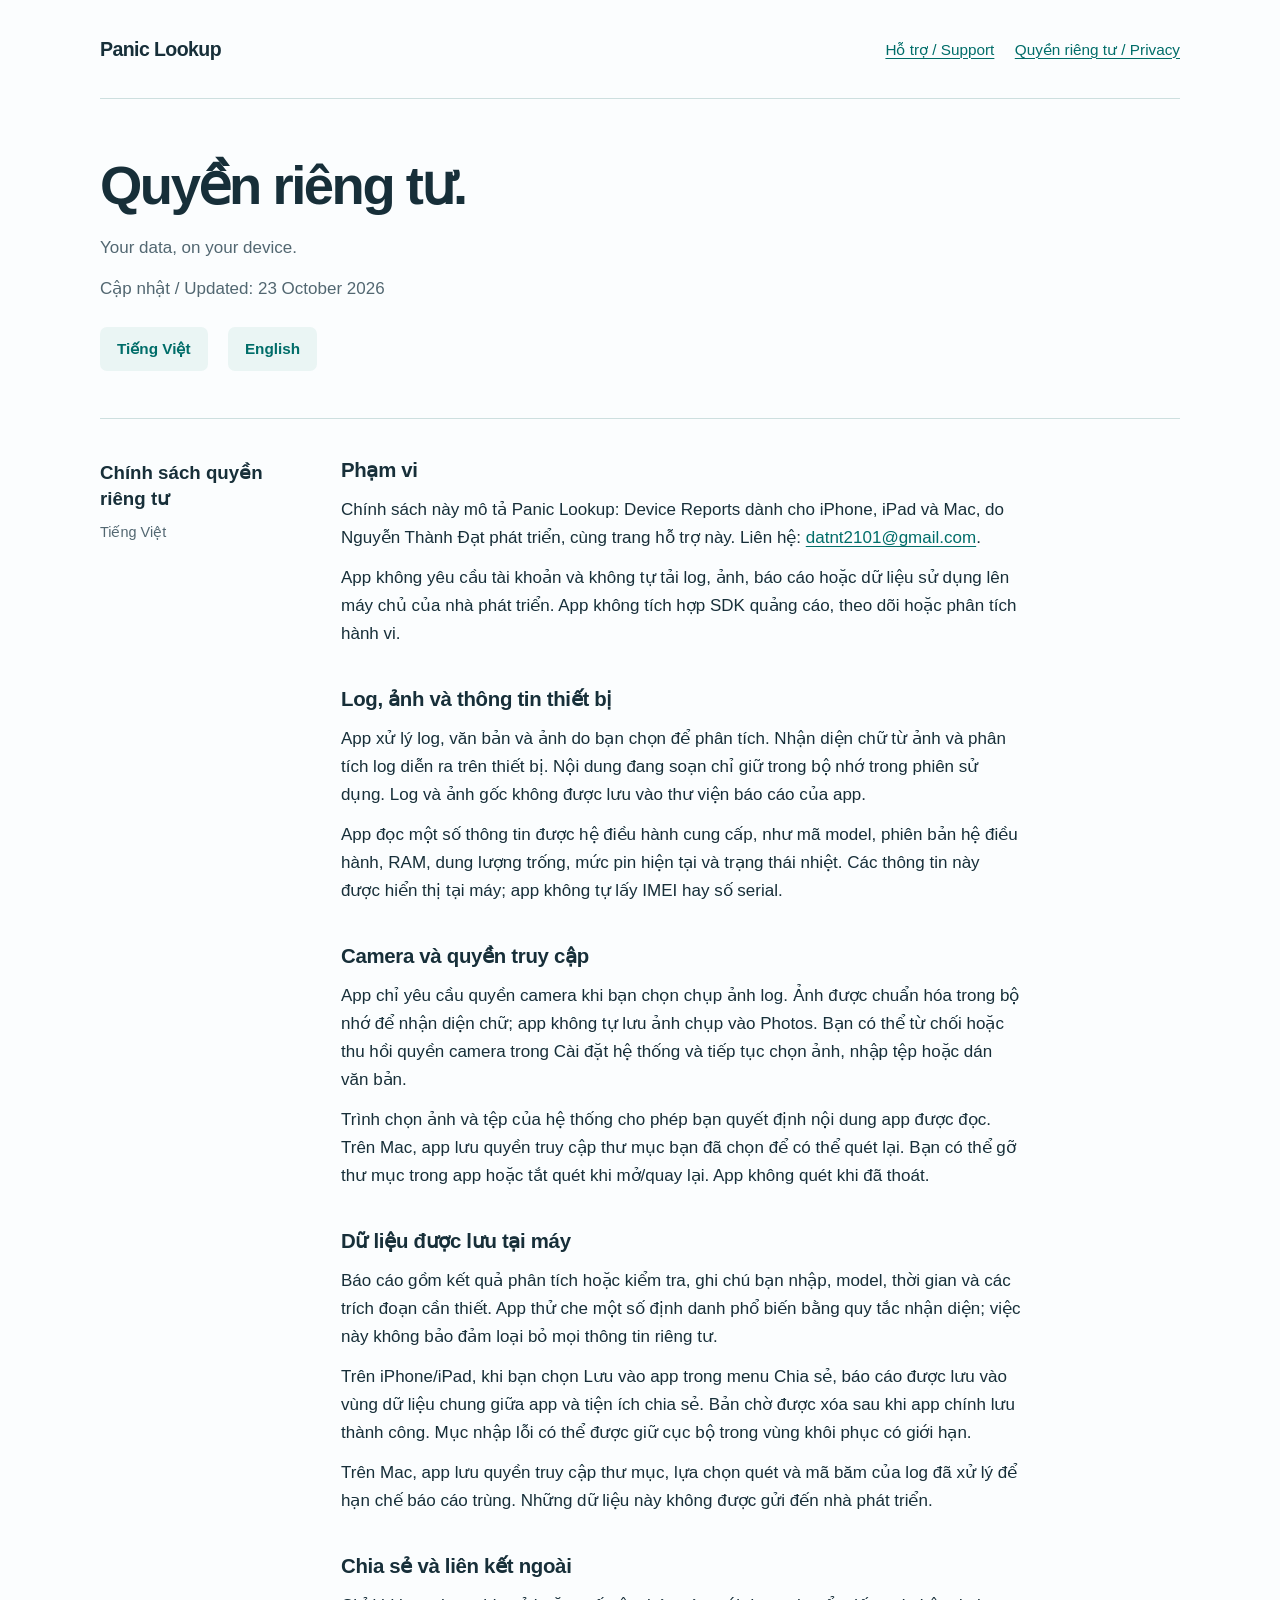
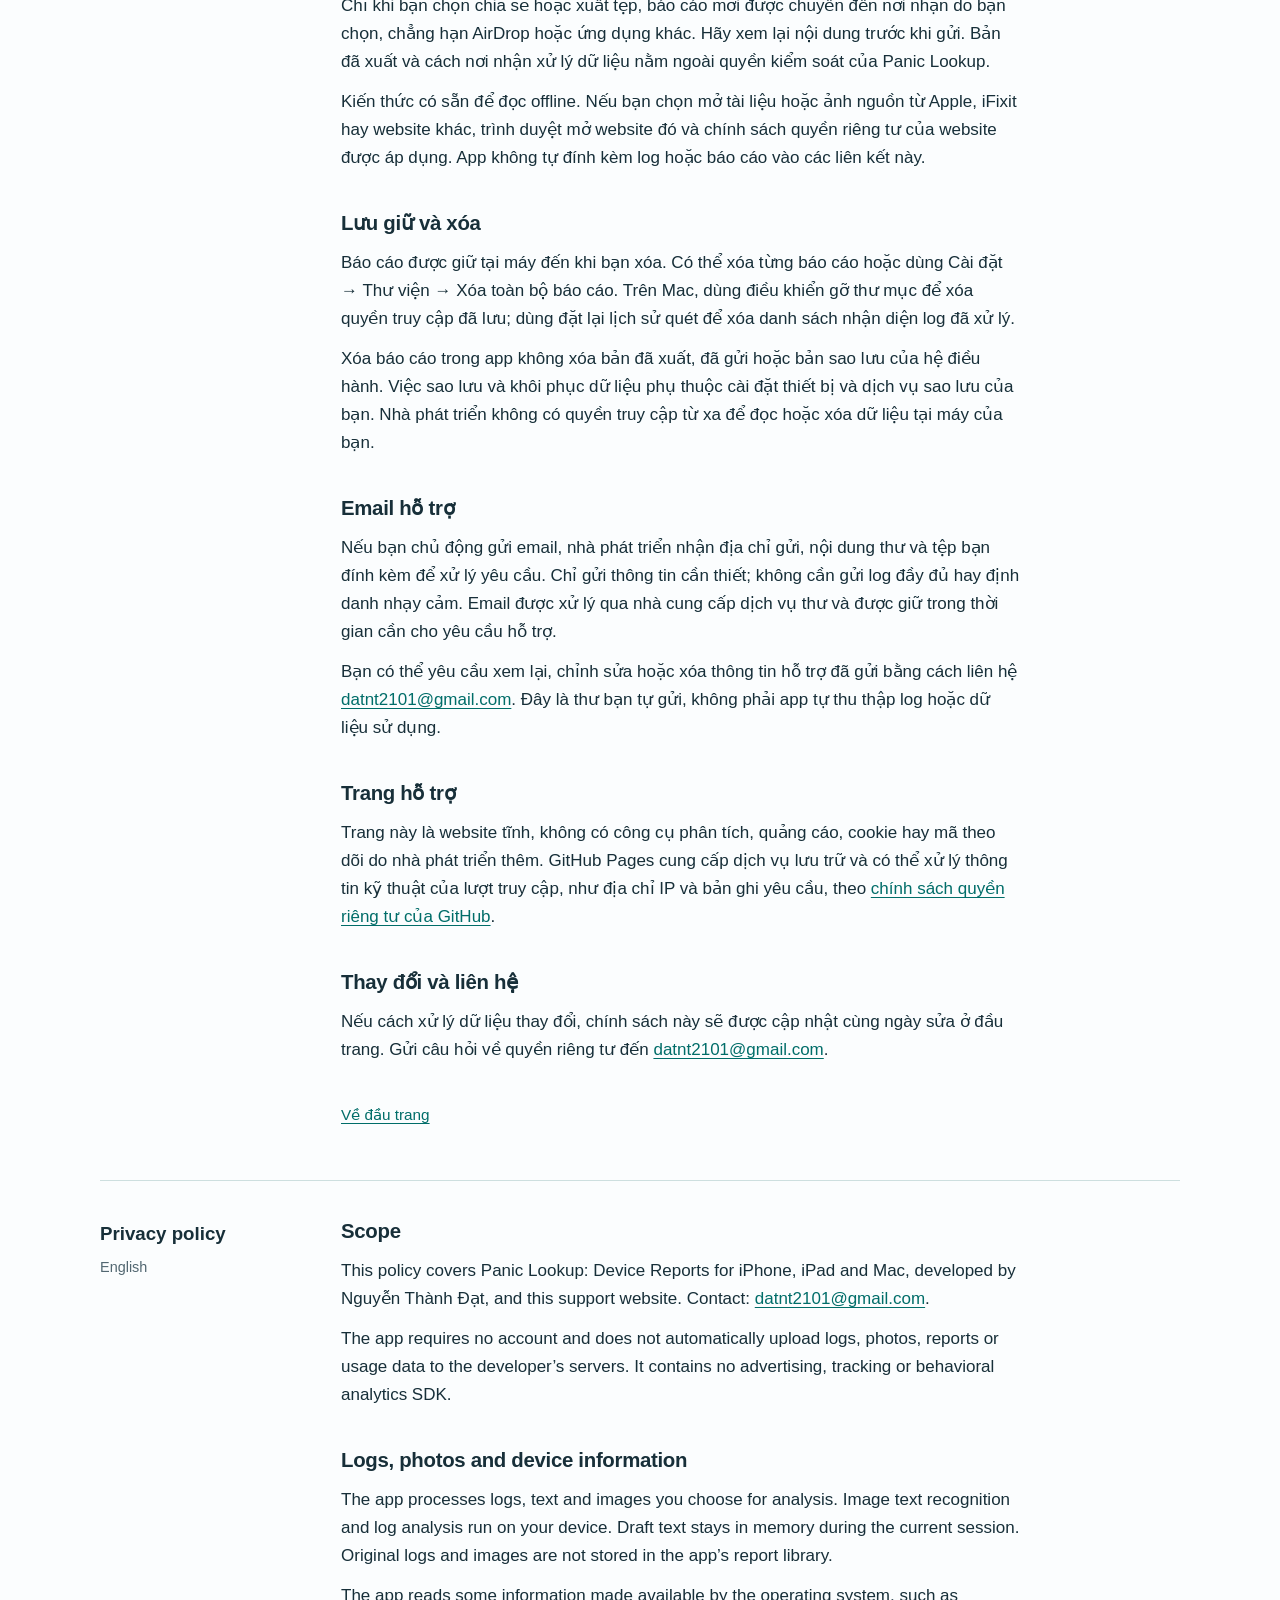
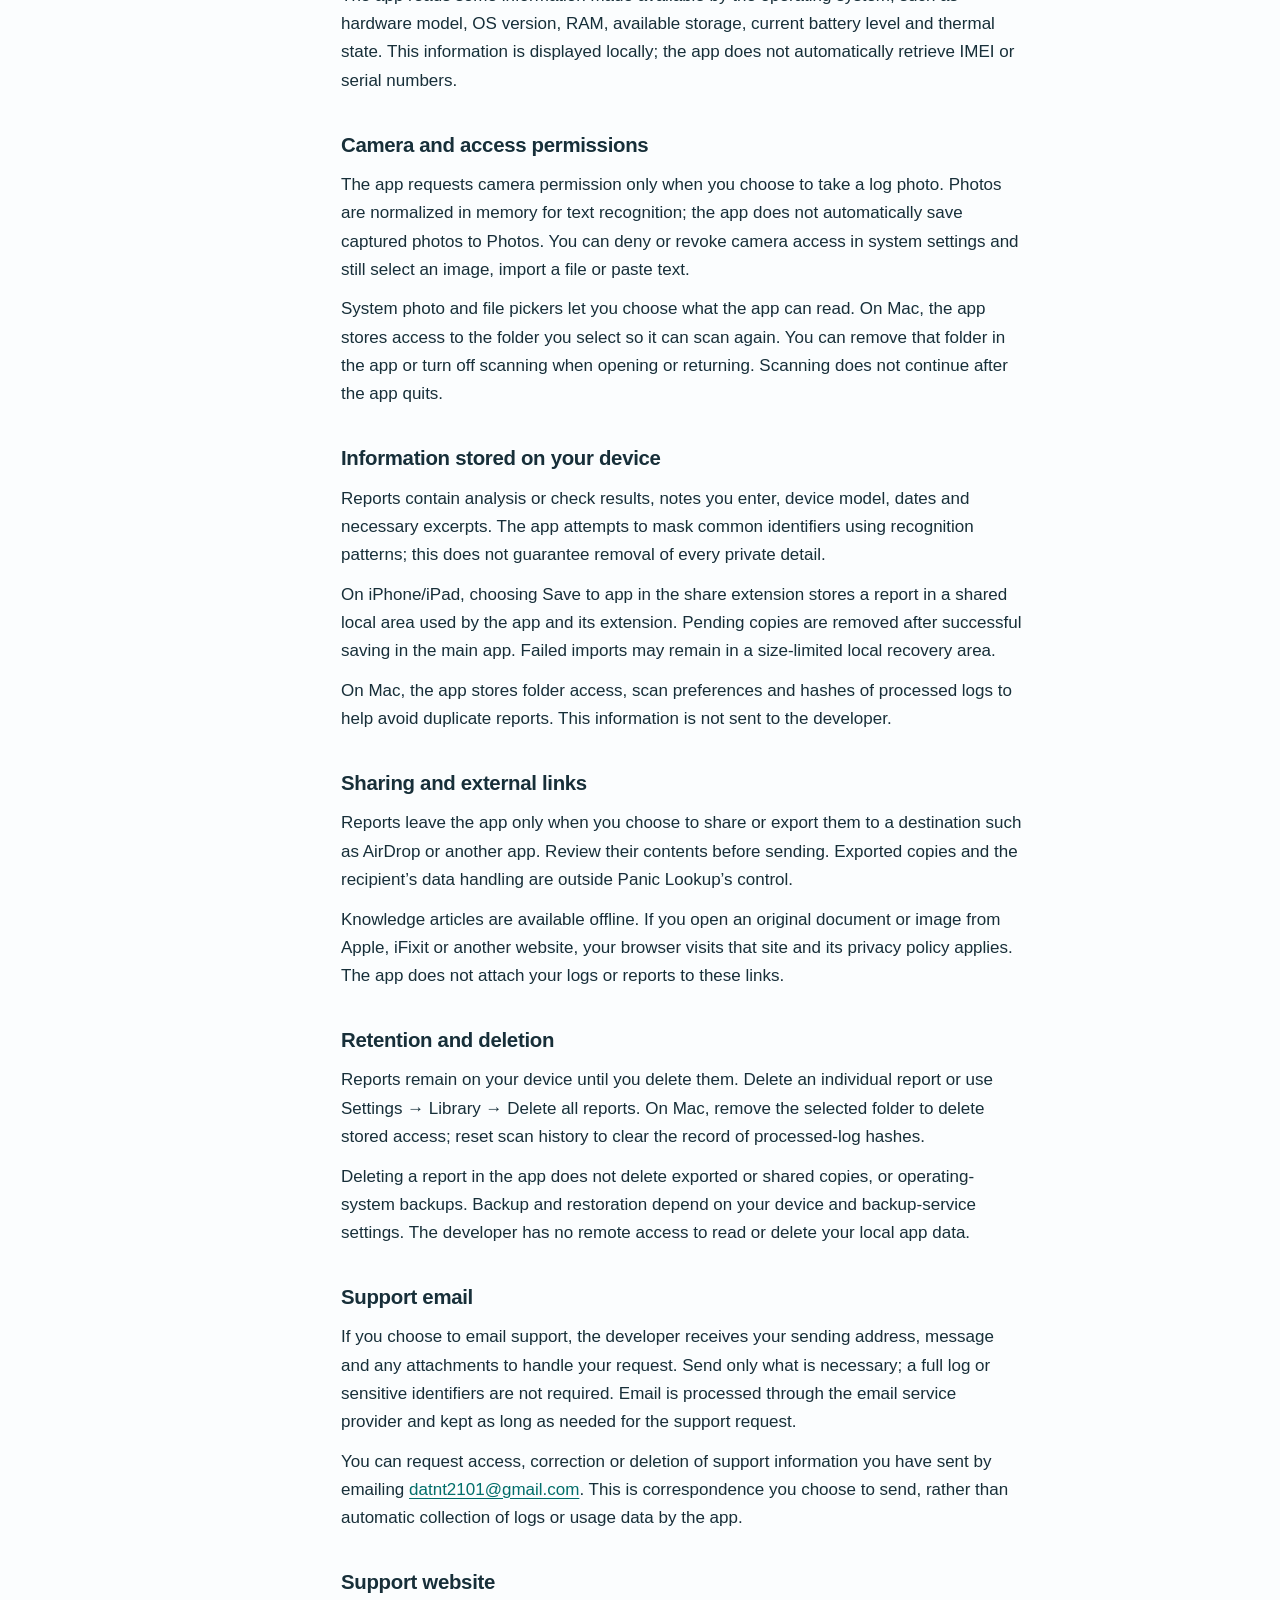
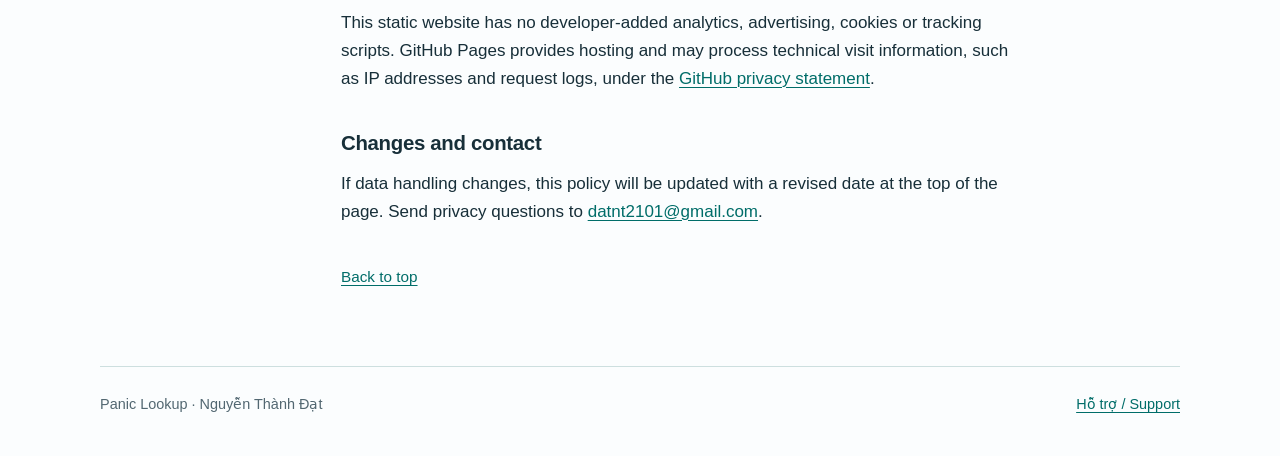
==== privacy.html @ 0c891363 "Publish app support and privacy policy" ====
<!doctype html>
<html lang="vi">
<head>
<meta charset="utf-8"><meta name="viewport" content="width=device-width,initial-scale=1">
<meta name="description" content="Chính sách quyền riêng tư của Panic Lookup: xử lý log và ảnh tại máy, quản lý báo cáo và chia sẻ do bạn lựa chọn. Privacy policy for Panic Lookup.">
<meta name="color-scheme" content="light dark">
<title>Panic Lookup — Quyền riêng tư / Privacy</title>
<link rel="stylesheet" href="style.css">
</head>
<body id="top">
<a class="skip-link" href="#content">Đến nội dung / Skip to content</a>
<header class="site-header"><a class="brand" href="index.html">Panic Lookup</a><nav aria-label="Trang / Pages"><a href="index.html">Hỗ trợ / Support</a><a href="privacy.html" aria-current="page">Quyền riêng tư / Privacy</a></nav></header>
<main id="content">
<div class="intro"><h1>Quyền riêng tư.</h1><p lang="en">Your data, on your device.</p><p>Cập nhật / Updated: 23 October 2026</p></div>
<nav class="languages" aria-label="Ngôn ngữ / Language"><a href="#vi" lang="vi" hreflang="vi">Tiếng Việt</a><a href="#en" lang="en" hreflang="en">English</a></nav>
<article class="document" id="vi" lang="vi" aria-labelledby="vi-title">
<div class="document-label"><h2 id="vi-title">Chính sách quyền riêng tư</h2><p>Tiếng Việt</p></div>
<div class="document-content">
<section><h3>Phạm vi</h3><p>Chính sách này mô tả Panic Lookup: Device Reports dành cho iPhone, iPad và Mac, do Nguyễn Thành Đạt phát triển, cùng trang hỗ trợ này. Liên hệ: <a href="mailto:datnt2101@gmail.com">datnt2101@gmail.com</a>.</p><p>App không yêu cầu tài khoản và không tự tải log, ảnh, báo cáo hoặc dữ liệu sử dụng lên máy chủ của nhà phát triển. App không tích hợp SDK quảng cáo, theo dõi hoặc phân tích hành vi.</p></section>
<section><h3>Log, ảnh và thông tin thiết bị</h3><p>App xử lý log, văn bản và ảnh do bạn chọn để phân tích. Nhận diện chữ từ ảnh và phân tích log diễn ra trên thiết bị. Nội dung đang soạn chỉ giữ trong bộ nhớ trong phiên sử dụng. Log và ảnh gốc không được lưu vào thư viện báo cáo của app.</p><p>App đọc một số thông tin được hệ điều hành cung cấp, như mã model, phiên bản hệ điều hành, RAM, dung lượng trống, mức pin hiện tại và trạng thái nhiệt. Các thông tin này được hiển thị tại máy; app không tự lấy IMEI hay số serial.</p></section>
<section><h3>Camera và quyền truy cập</h3><p>App chỉ yêu cầu quyền camera khi bạn chọn chụp ảnh log. Ảnh được chuẩn hóa trong bộ nhớ để nhận diện chữ; app không tự lưu ảnh chụp vào Photos. Bạn có thể từ chối hoặc thu hồi quyền camera trong Cài đặt hệ thống và tiếp tục chọn ảnh, nhập tệp hoặc dán văn bản.</p><p>Trình chọn ảnh và tệp của hệ thống cho phép bạn quyết định nội dung app được đọc. Trên Mac, app lưu quyền truy cập thư mục bạn đã chọn để có thể quét lại. Bạn có thể gỡ thư mục trong app hoặc tắt quét khi mở/quay lại. App không quét khi đã thoát.</p></section>
<section><h3>Dữ liệu được lưu tại máy</h3><p>Báo cáo gồm kết quả phân tích hoặc kiểm tra, ghi chú bạn nhập, model, thời gian và các trích đoạn cần thiết. App thử che một số định danh phổ biến bằng quy tắc nhận diện; việc này không bảo đảm loại bỏ mọi thông tin riêng tư.</p><p>Trên iPhone/iPad, khi bạn chọn Lưu vào app trong menu Chia sẻ, báo cáo được lưu vào vùng dữ liệu chung giữa app và tiện ích chia sẻ. Bản chờ được xóa sau khi app chính lưu thành công. Mục nhập lỗi có thể được giữ cục bộ trong vùng khôi phục có giới hạn.</p><p>Trên Mac, app lưu quyền truy cập thư mục, lựa chọn quét và mã băm của log đã xử lý để hạn chế báo cáo trùng. Những dữ liệu này không được gửi đến nhà phát triển.</p></section>
<section><h3>Chia sẻ và liên kết ngoài</h3><p>Chỉ khi bạn chọn chia sẻ hoặc xuất tệp, báo cáo mới được chuyển đến nơi nhận do bạn chọn, chẳng hạn AirDrop hoặc ứng dụng khác. Hãy xem lại nội dung trước khi gửi. Bản đã xuất và cách nơi nhận xử lý dữ liệu nằm ngoài quyền kiểm soát của Panic Lookup.</p><p>Kiến thức có sẵn để đọc offline. Nếu bạn chọn mở tài liệu hoặc ảnh nguồn từ Apple, iFixit hay website khác, trình duyệt mở website đó và chính sách quyền riêng tư của website được áp dụng. App không tự đính kèm log hoặc báo cáo vào các liên kết này.</p></section>
<section><h3>Lưu giữ và xóa</h3><p>Báo cáo được giữ tại máy đến khi bạn xóa. Có thể xóa từng báo cáo hoặc dùng Cài đặt → Thư viện → Xóa toàn bộ báo cáo. Trên Mac, dùng điều khiển gỡ thư mục để xóa quyền truy cập đã lưu; dùng đặt lại lịch sử quét để xóa danh sách nhận diện log đã xử lý.</p><p>Xóa báo cáo trong app không xóa bản đã xuất, đã gửi hoặc bản sao lưu của hệ điều hành. Việc sao lưu và khôi phục dữ liệu phụ thuộc cài đặt thiết bị và dịch vụ sao lưu của bạn. Nhà phát triển không có quyền truy cập từ xa để đọc hoặc xóa dữ liệu tại máy của bạn.</p></section>
<section><h3>Email hỗ trợ</h3><p>Nếu bạn chủ động gửi email, nhà phát triển nhận địa chỉ gửi, nội dung thư và tệp bạn đính kèm để xử lý yêu cầu. Chỉ gửi thông tin cần thiết; không cần gửi log đầy đủ hay định danh nhạy cảm. Email được xử lý qua nhà cung cấp dịch vụ thư và được giữ trong thời gian cần cho yêu cầu hỗ trợ.</p><p>Bạn có thể yêu cầu xem lại, chỉnh sửa hoặc xóa thông tin hỗ trợ đã gửi bằng cách liên hệ <a href="mailto:datnt2101@gmail.com">datnt2101@gmail.com</a>. Đây là thư bạn tự gửi, không phải app tự thu thập log hoặc dữ liệu sử dụng.</p></section>
<section><h3>Trang hỗ trợ</h3><p>Trang này là website tĩnh, không có công cụ phân tích, quảng cáo, cookie hay mã theo dõi do nhà phát triển thêm. GitHub Pages cung cấp dịch vụ lưu trữ và có thể xử lý thông tin kỹ thuật của lượt truy cập, như địa chỉ IP và bản ghi yêu cầu, theo <a href="https://docs.github.com/en/site-policy/privacy-policies/github-general-privacy-statement">chính sách quyền riêng tư của GitHub</a>.</p></section>
<section><h3>Thay đổi và liên hệ</h3><p>Nếu cách xử lý dữ liệu thay đổi, chính sách này sẽ được cập nhật cùng ngày sửa ở đầu trang. Gửi câu hỏi về quyền riêng tư đến <a href="mailto:datnt2101@gmail.com">datnt2101@gmail.com</a>.</p></section>
<a class="back-top" href="#top">Về đầu trang</a>
</div></article>
<article class="document" id="en" lang="en" aria-labelledby="en-title">
<div class="document-label"><h2 id="en-title">Privacy policy</h2><p>English</p></div>
<div class="document-content">
<section><h3>Scope</h3><p>This policy covers Panic Lookup: Device Reports for iPhone, iPad and Mac, developed by Nguyễn Thành Đạt, and this support website. Contact: <a href="mailto:datnt2101@gmail.com">datnt2101@gmail.com</a>.</p><p>The app requires no account and does not automatically upload logs, photos, reports or usage data to the developer’s servers. It contains no advertising, tracking or behavioral analytics SDK.</p></section>
<section><h3>Logs, photos and device information</h3><p>The app processes logs, text and images you choose for analysis. Image text recognition and log analysis run on your device. Draft text stays in memory during the current session. Original logs and images are not stored in the app’s report library.</p><p>The app reads some information made available by the operating system, such as hardware model, OS version, RAM, available storage, current battery level and thermal state. This information is displayed locally; the app does not automatically retrieve IMEI or serial numbers.</p></section>
<section><h3>Camera and access permissions</h3><p>The app requests camera permission only when you choose to take a log photo. Photos are normalized in memory for text recognition; the app does not automatically save captured photos to Photos. You can deny or revoke camera access in system settings and still select an image, import a file or paste text.</p><p>System photo and file pickers let you choose what the app can read. On Mac, the app stores access to the folder you select so it can scan again. You can remove that folder in the app or turn off scanning when opening or returning. Scanning does not continue after the app quits.</p></section>
<section><h3>Information stored on your device</h3><p>Reports contain analysis or check results, notes you enter, device model, dates and necessary excerpts. The app attempts to mask common identifiers using recognition patterns; this does not guarantee removal of every private detail.</p><p>On iPhone/iPad, choosing Save to app in the share extension stores a report in a shared local area used by the app and its extension. Pending copies are removed after successful saving in the main app. Failed imports may remain in a size-limited local recovery area.</p><p>On Mac, the app stores folder access, scan preferences and hashes of processed logs to help avoid duplicate reports. This information is not sent to the developer.</p></section>
<section><h3>Sharing and external links</h3><p>Reports leave the app only when you choose to share or export them to a destination such as AirDrop or another app. Review their contents before sending. Exported copies and the recipient’s data handling are outside Panic Lookup’s control.</p><p>Knowledge articles are available offline. If you open an original document or image from Apple, iFixit or another website, your browser visits that site and its privacy policy applies. The app does not attach your logs or reports to these links.</p></section>
<section><h3>Retention and deletion</h3><p>Reports remain on your device until you delete them. Delete an individual report or use Settings → Library → Delete all reports. On Mac, remove the selected folder to delete stored access; reset scan history to clear the record of processed-log hashes.</p><p>Deleting a report in the app does not delete exported or shared copies, or operating-system backups. Backup and restoration depend on your device and backup-service settings. The developer has no remote access to read or delete your local app data.</p></section>
<section><h3>Support email</h3><p>If you choose to email support, the developer receives your sending address, message and any attachments to handle your request. Send only what is necessary; a full log or sensitive identifiers are not required. Email is processed through the email service provider and kept as long as needed for the support request.</p><p>You can request access, correction or deletion of support information you have sent by emailing <a href="mailto:datnt2101@gmail.com">datnt2101@gmail.com</a>. This is correspondence you choose to send, rather than automatic collection of logs or usage data by the app.</p></section>
<section><h3>Support website</h3><p>This static website has no developer-added analytics, advertising, cookies or tracking scripts. GitHub Pages provides hosting and may process technical visit information, such as IP addresses and request logs, under the <a href="https://docs.github.com/en/site-policy/privacy-policies/github-general-privacy-statement">GitHub privacy statement</a>.</p></section>
<section><h3>Changes and contact</h3><p>If data handling changes, this policy will be updated with a revised date at the top of the page. Send privacy questions to <a href="mailto:datnt2101@gmail.com">datnt2101@gmail.com</a>.</p></section>
<a class="back-top" href="#top">Back to top</a>
</div></article>
</main>
<footer class="site-footer"><p>Panic Lookup · Nguyễn Thành Đạt</p><p><a href="index.html">Hỗ trợ / Support</a></p></footer>
</body></html>
---- style.css ----
:root{color-scheme:light dark;--paper:#fbfdfe;--ink:#172f39;--muted:#526771;--accent:#006d69;--soft:#eaf5f4;--line:#cddfdf;--focus:#b85a00;font-family:-apple-system,BlinkMacSystemFont,"Segoe UI",sans-serif;font-size:17px;line-height:1.65}
*{box-sizing:border-box}html{scroll-padding-top:1.5rem}body{margin:0;background:var(--paper);color:var(--ink)}a{color:var(--accent);text-decoration-thickness:.08em;text-underline-offset:.2em;overflow-wrap:anywhere}a:hover{text-decoration-thickness:.14em}a:focus-visible{outline:3px solid var(--focus);outline-offset:5px;border-radius:2px}.skip-link{position:absolute;top:-6rem;left:1rem;padding:.7rem 1rem;background:var(--paper);z-index:3}.skip-link:focus{top:1rem}.site-header,main,.site-footer{width:min(100% - 3rem,1080px);margin-inline:auto}.site-header{display:flex;gap:1.5rem;align-items:center;justify-content:space-between;padding-block:1.6rem;border-bottom:1px solid var(--line)}.brand{font-size:1.15rem;font-weight:700;letter-spacing:-.03em;text-decoration:none;color:var(--ink)}nav{display:flex;flex-wrap:wrap;gap:.5rem 1.2rem}nav a{display:inline-flex;align-items:center;min-height:44px;font-size:.9rem}main{padding-block:3.3rem 4rem}.intro{max-width:720px}.intro h1{font-size:clamp(2rem,4.5vw,3.2rem);font-weight:700;letter-spacing:-.045em;line-height:1.13;margin:0 0 1rem}.intro p{max-width:65ch;color:var(--muted);margin-block:.75rem}.languages{margin-block:1.4rem 2.8rem}.languages a{background:var(--soft);padding:.35rem 1rem;border-radius:7px;text-decoration:none;font-weight:600}.document{display:grid;grid-template-columns:190px minmax(0,1fr);gap:3rem;border-top:1px solid var(--line);padding-top:2.2rem;margin-top:2.5rem}.document-label h2{font-size:1.1rem;line-height:1.4;margin:.2rem 0 .5rem}.document-label p{font-size:.85rem;color:var(--muted);margin:0}.document-content{max-width:72ch}.document-content>section+section{margin-top:2.2rem}.document-content h3{font-size:1.2rem;line-height:1.35;letter-spacing:-.015em;margin:0 0 .7rem}.document-content p{margin:.7rem 0}.document-content ul,.document-content ol{padding-left:1.35rem}.document-content li+li{margin-top:.55rem}.contact{padding:1.25rem 1.4rem;background:var(--soft);border-inline-start:4px solid var(--accent);border-radius:0 7px 7px 0}.contact h3{margin:0}.contact p{margin:.5rem 0 0}.contact a{font-weight:650}.note{color:var(--muted);font-size:.92rem}.site-footer{border-top:1px solid var(--line);padding-block:1.5rem 2.3rem;display:flex;justify-content:space-between;flex-wrap:wrap;gap:.5rem 1rem;font-size:.85rem;color:var(--muted)}.site-footer p{margin:0}.back-top{display:inline-flex;align-items:center;min-height:44px;font-size:.9rem;margin-top:1rem}code{font-family:ui-monospace,SFMono-Regular,Consolas,monospace;font-size:.88em;background:var(--soft);border-radius:3px;padding:.1rem .25rem;overflow-wrap:anywhere}
@media(max-width:680px){.site-header,main,.site-footer{width:calc(100% - 2rem)}.site-header{align-items:flex-start;flex-direction:column;gap:.4rem;padding-block:1rem}.site-header nav{gap:0 1rem}main{padding-top:2.2rem}.document{grid-template-columns:1fr;gap:1.5rem;padding-top:1.8rem}.document-label{padding-bottom:.8rem;border-bottom:1px solid var(--line)}.languages{margin-bottom:2rem}.intro h1{font-size:2.2rem}.contact{padding:1rem}}
@media(prefers-color-scheme:dark){:root{--paper:#102328;--ink:#e8f2f3;--muted:#b1c7cd;--accent:#80d9d0;--soft:#19383e;--line:#365057;--focus:#ffd08a}}
@media print{.site-header nav,.languages,.back-top,.skip-link{display:none}:root{color-scheme:light}body{background:white;color:black}main{padding-top:1rem}.document{display:block}.document-label{margin-bottom:1rem}.contact{border:1px solid #777}.site-header,main,.site-footer{width:100%}a{color:inherit}}
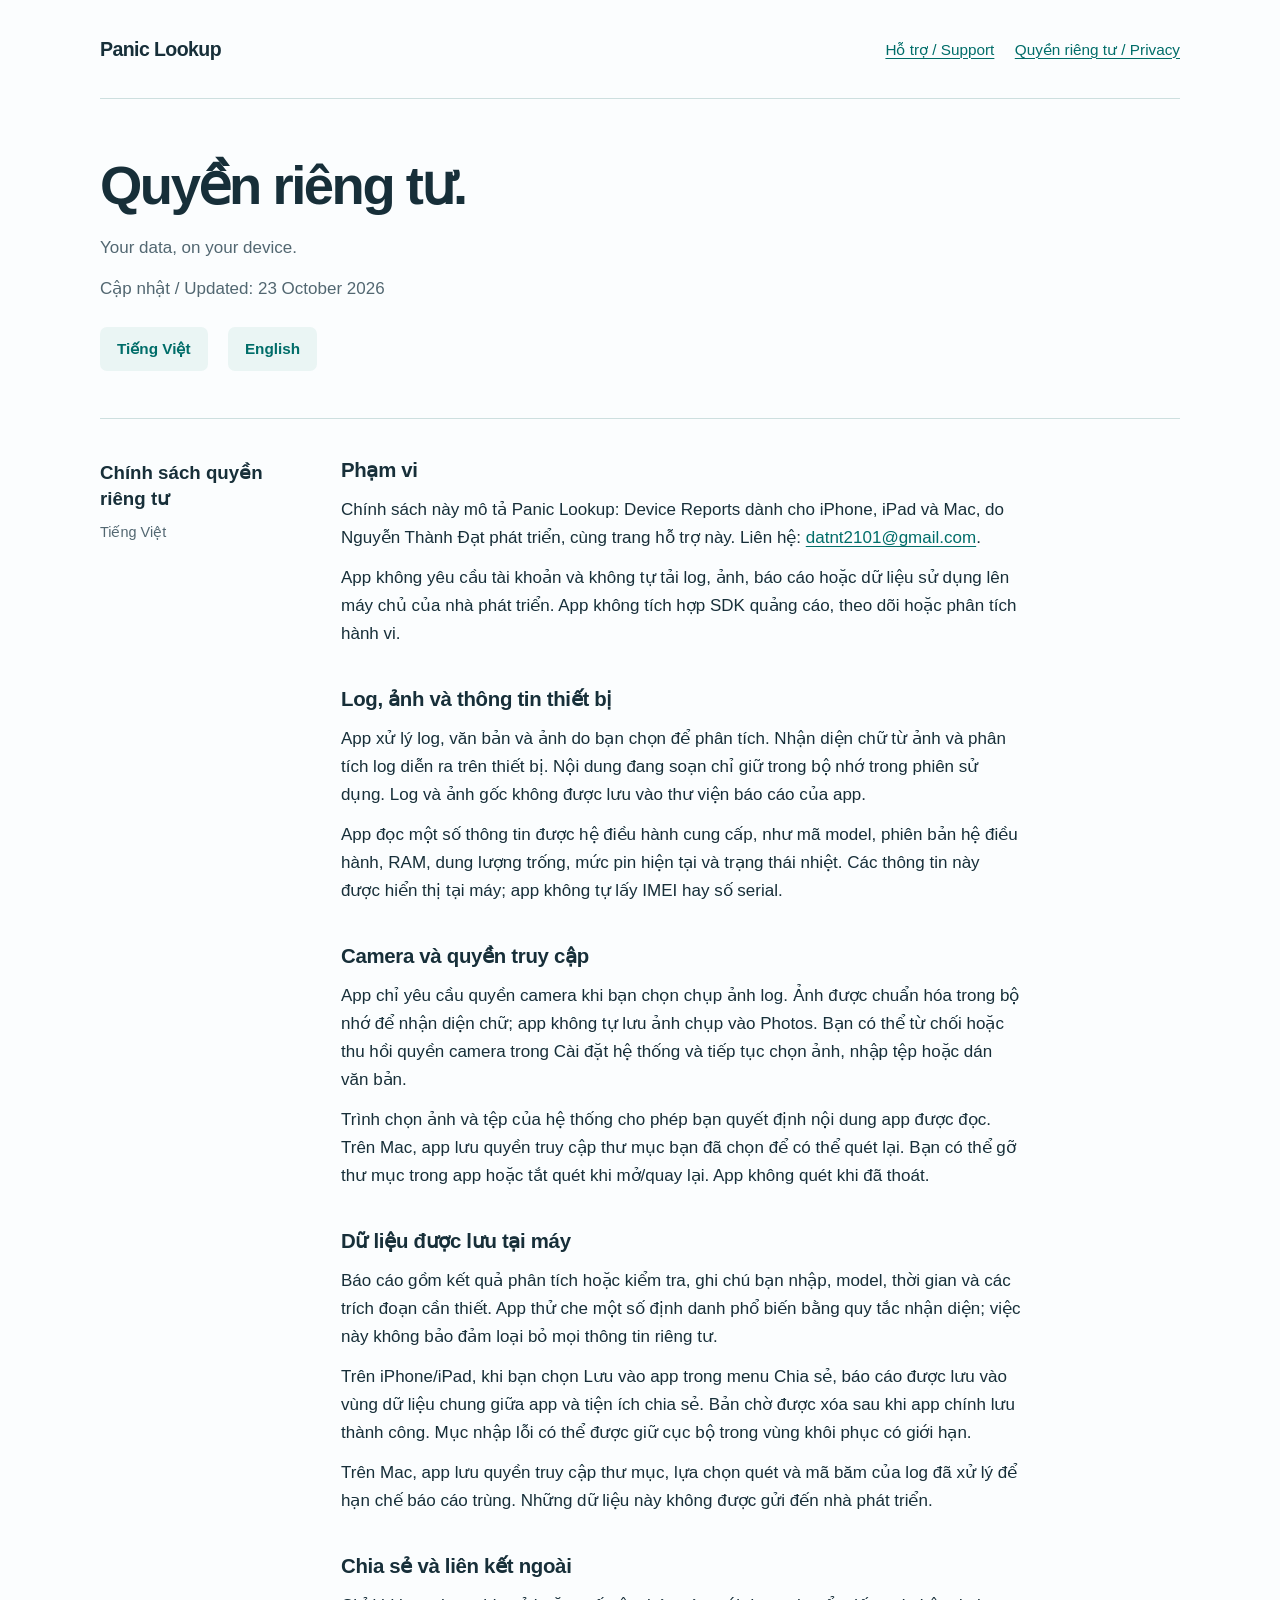
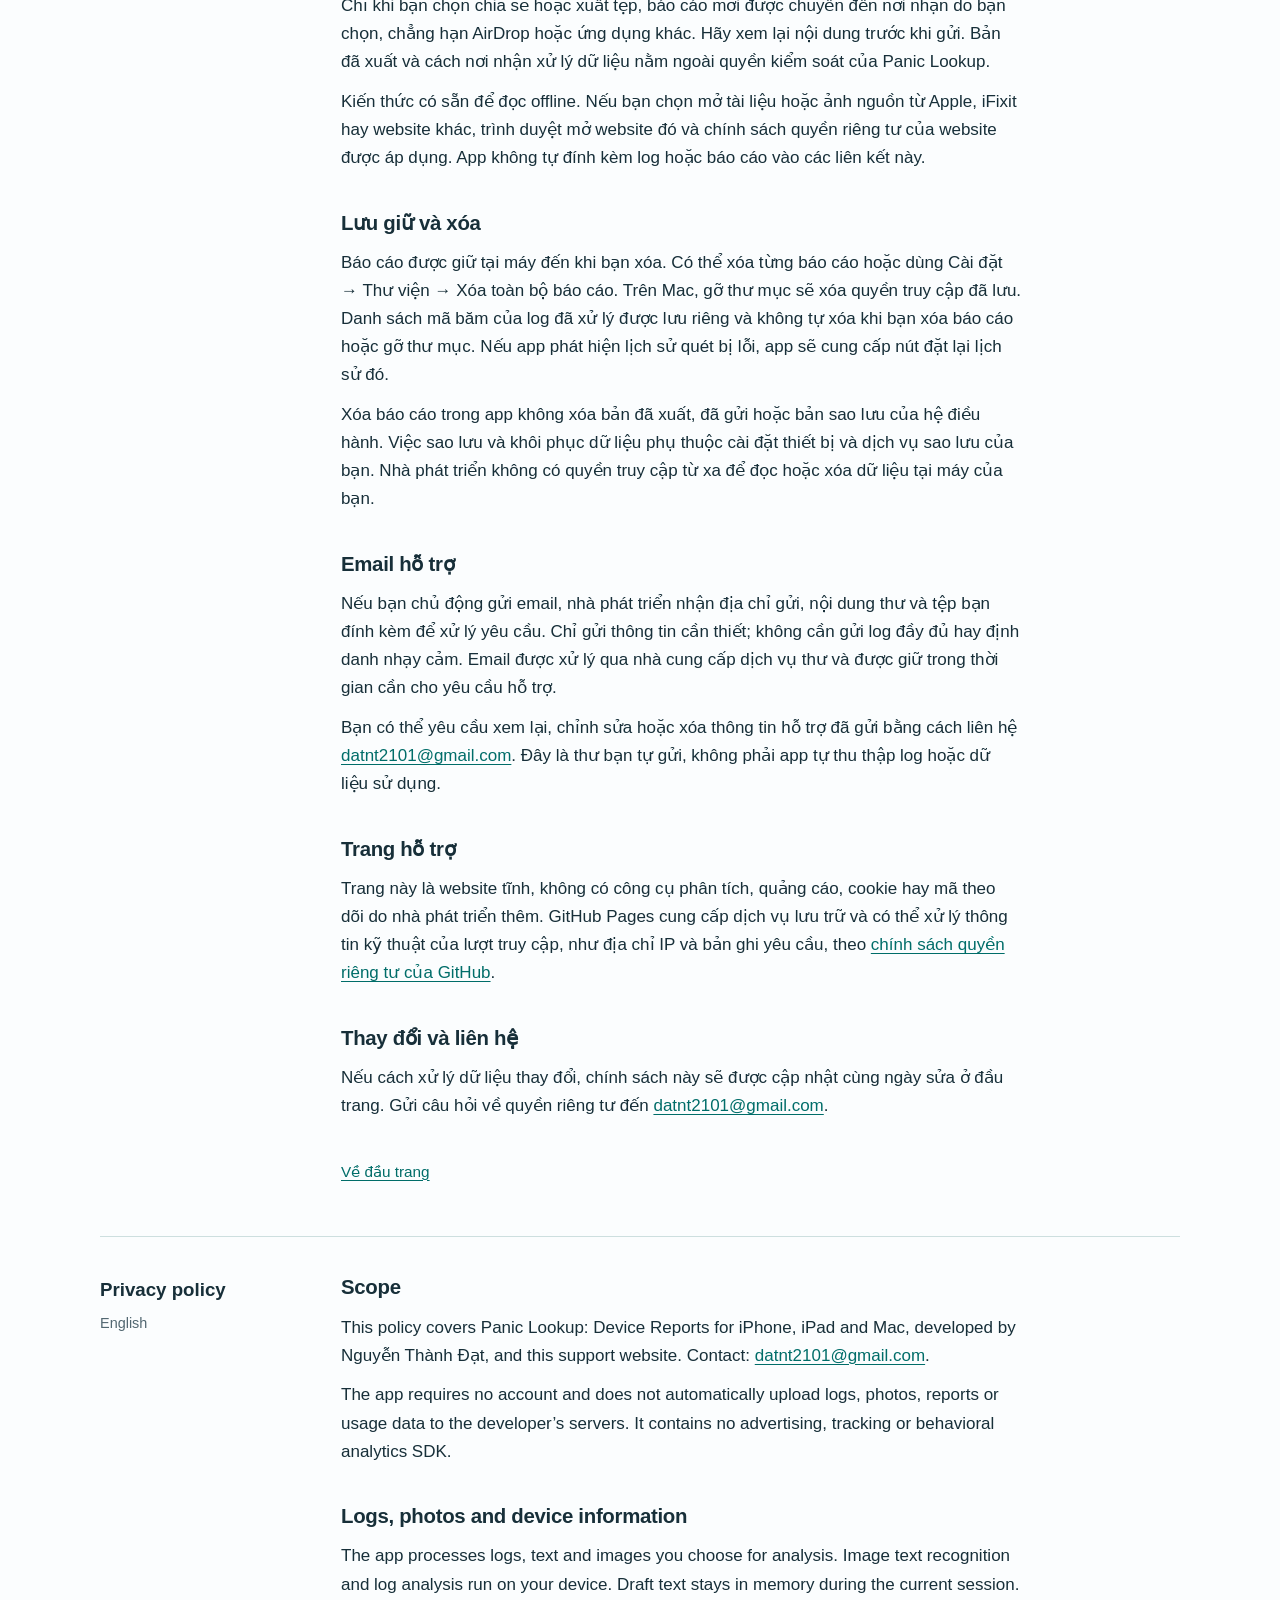
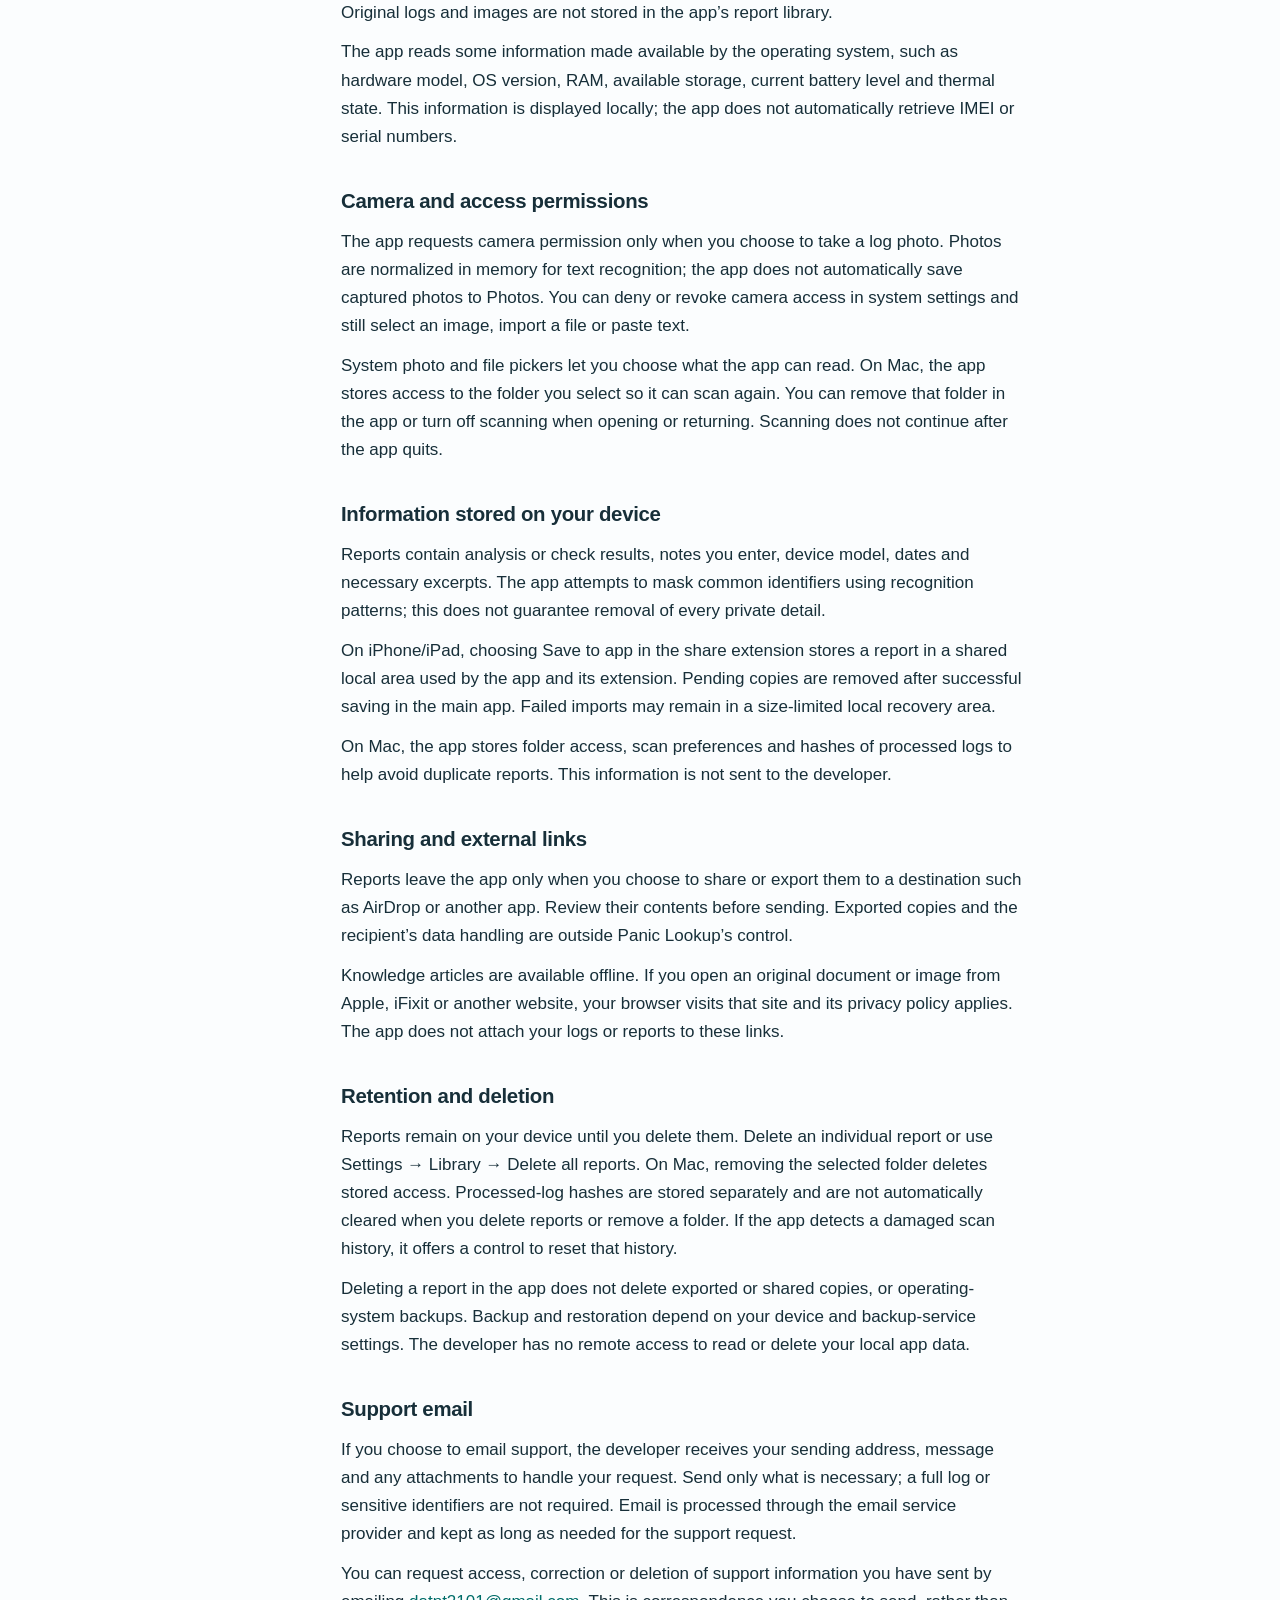
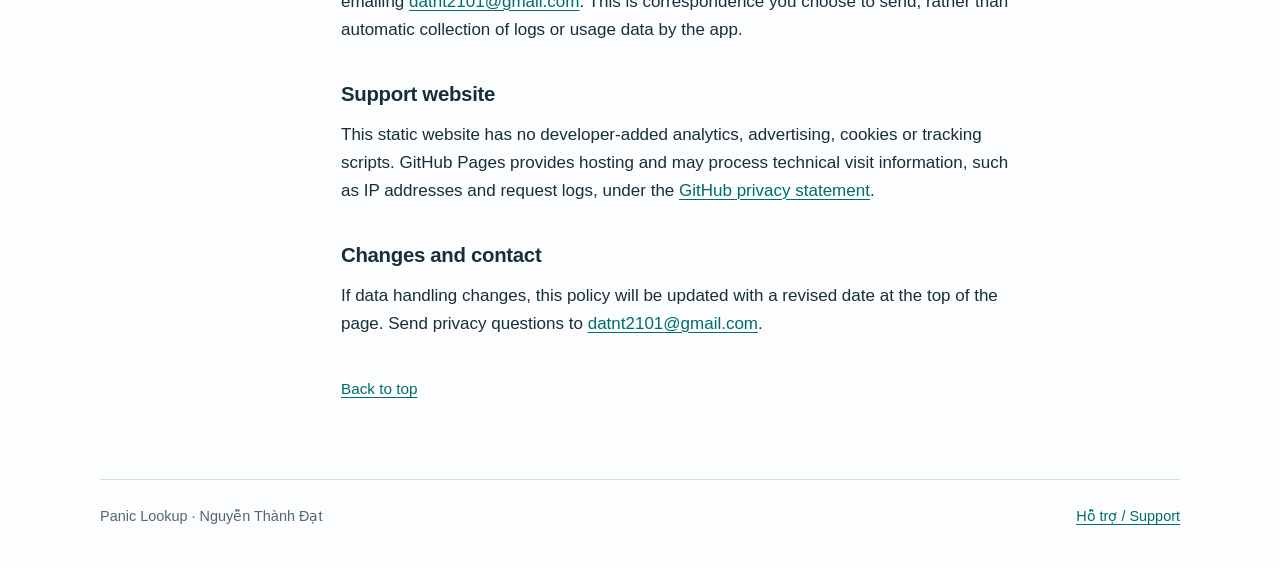
==== commit e1ffd600: "Clarify camera draft confirmation and scan-history retention" ====
--- a/privacy.html
+++ b/privacy.html
@@ -21,7 +21,7 @@
 <section><h3>Camera và quyền truy cập</h3><p>App chỉ yêu cầu quyền camera khi bạn chọn chụp ảnh log. Ảnh được chuẩn hóa trong bộ nhớ để nhận diện chữ; app không tự lưu ảnh chụp vào Photos. Bạn có thể từ chối hoặc thu hồi quyền camera trong Cài đặt hệ thống và tiếp tục chọn ảnh, nhập tệp hoặc dán văn bản.</p><p>Trình chọn ảnh và tệp của hệ thống cho phép bạn quyết định nội dung app được đọc. Trên Mac, app lưu quyền truy cập thư mục bạn đã chọn để có thể quét lại. Bạn có thể gỡ thư mục trong app hoặc tắt quét khi mở/quay lại. App không quét khi đã thoát.</p></section>
 <section><h3>Dữ liệu được lưu tại máy</h3><p>Báo cáo gồm kết quả phân tích hoặc kiểm tra, ghi chú bạn nhập, model, thời gian và các trích đoạn cần thiết. App thử che một số định danh phổ biến bằng quy tắc nhận diện; việc này không bảo đảm loại bỏ mọi thông tin riêng tư.</p><p>Trên iPhone/iPad, khi bạn chọn Lưu vào app trong menu Chia sẻ, báo cáo được lưu vào vùng dữ liệu chung giữa app và tiện ích chia sẻ. Bản chờ được xóa sau khi app chính lưu thành công. Mục nhập lỗi có thể được giữ cục bộ trong vùng khôi phục có giới hạn.</p><p>Trên Mac, app lưu quyền truy cập thư mục, lựa chọn quét và mã băm của log đã xử lý để hạn chế báo cáo trùng. Những dữ liệu này không được gửi đến nhà phát triển.</p></section>
 <section><h3>Chia sẻ và liên kết ngoài</h3><p>Chỉ khi bạn chọn chia sẻ hoặc xuất tệp, báo cáo mới được chuyển đến nơi nhận do bạn chọn, chẳng hạn AirDrop hoặc ứng dụng khác. Hãy xem lại nội dung trước khi gửi. Bản đã xuất và cách nơi nhận xử lý dữ liệu nằm ngoài quyền kiểm soát của Panic Lookup.</p><p>Kiến thức có sẵn để đọc offline. Nếu bạn chọn mở tài liệu hoặc ảnh nguồn từ Apple, iFixit hay website khác, trình duyệt mở website đó và chính sách quyền riêng tư của website được áp dụng. App không tự đính kèm log hoặc báo cáo vào các liên kết này.</p></section>
-<section><h3>Lưu giữ và xóa</h3><p>Báo cáo được giữ tại máy đến khi bạn xóa. Có thể xóa từng báo cáo hoặc dùng Cài đặt → Thư viện → Xóa toàn bộ báo cáo. Trên Mac, dùng điều khiển gỡ thư mục để xóa quyền truy cập đã lưu; dùng đặt lại lịch sử quét để xóa danh sách nhận diện log đã xử lý.</p><p>Xóa báo cáo trong app không xóa bản đã xuất, đã gửi hoặc bản sao lưu của hệ điều hành. Việc sao lưu và khôi phục dữ liệu phụ thuộc cài đặt thiết bị và dịch vụ sao lưu của bạn. Nhà phát triển không có quyền truy cập từ xa để đọc hoặc xóa dữ liệu tại máy của bạn.</p></section>
+<section><h3>Lưu giữ và xóa</h3><p>Báo cáo được giữ tại máy đến khi bạn xóa. Có thể xóa từng báo cáo hoặc dùng Cài đặt → Thư viện → Xóa toàn bộ báo cáo. Trên Mac, gỡ thư mục sẽ xóa quyền truy cập đã lưu. Danh sách mã băm của log đã xử lý được lưu riêng và không tự xóa khi bạn xóa báo cáo hoặc gỡ thư mục. Nếu app phát hiện lịch sử quét bị lỗi, app sẽ cung cấp nút đặt lại lịch sử đó.</p><p>Xóa báo cáo trong app không xóa bản đã xuất, đã gửi hoặc bản sao lưu của hệ điều hành. Việc sao lưu và khôi phục dữ liệu phụ thuộc cài đặt thiết bị và dịch vụ sao lưu của bạn. Nhà phát triển không có quyền truy cập từ xa để đọc hoặc xóa dữ liệu tại máy của bạn.</p></section>
 <section><h3>Email hỗ trợ</h3><p>Nếu bạn chủ động gửi email, nhà phát triển nhận địa chỉ gửi, nội dung thư và tệp bạn đính kèm để xử lý yêu cầu. Chỉ gửi thông tin cần thiết; không cần gửi log đầy đủ hay định danh nhạy cảm. Email được xử lý qua nhà cung cấp dịch vụ thư và được giữ trong thời gian cần cho yêu cầu hỗ trợ.</p><p>Bạn có thể yêu cầu xem lại, chỉnh sửa hoặc xóa thông tin hỗ trợ đã gửi bằng cách liên hệ <a href="mailto:datnt2101@gmail.com">datnt2101@gmail.com</a>. Đây là thư bạn tự gửi, không phải app tự thu thập log hoặc dữ liệu sử dụng.</p></section>
 <section><h3>Trang hỗ trợ</h3><p>Trang này là website tĩnh, không có công cụ phân tích, quảng cáo, cookie hay mã theo dõi do nhà phát triển thêm. GitHub Pages cung cấp dịch vụ lưu trữ và có thể xử lý thông tin kỹ thuật của lượt truy cập, như địa chỉ IP và bản ghi yêu cầu, theo <a href="https://docs.github.com/en/site-policy/privacy-policies/github-general-privacy-statement">chính sách quyền riêng tư của GitHub</a>.</p></section>
 <section><h3>Thay đổi và liên hệ</h3><p>Nếu cách xử lý dữ liệu thay đổi, chính sách này sẽ được cập nhật cùng ngày sửa ở đầu trang. Gửi câu hỏi về quyền riêng tư đến <a href="mailto:datnt2101@gmail.com">datnt2101@gmail.com</a>.</p></section>
@@ -35,7 +35,7 @@
 <section><h3>Camera and access permissions</h3><p>The app requests camera permission only when you choose to take a log photo. Photos are normalized in memory for text recognition; the app does not automatically save captured photos to Photos. You can deny or revoke camera access in system settings and still select an image, import a file or paste text.</p><p>System photo and file pickers let you choose what the app can read. On Mac, the app stores access to the folder you select so it can scan again. You can remove that folder in the app or turn off scanning when opening or returning. Scanning does not continue after the app quits.</p></section>
 <section><h3>Information stored on your device</h3><p>Reports contain analysis or check results, notes you enter, device model, dates and necessary excerpts. The app attempts to mask common identifiers using recognition patterns; this does not guarantee removal of every private detail.</p><p>On iPhone/iPad, choosing Save to app in the share extension stores a report in a shared local area used by the app and its extension. Pending copies are removed after successful saving in the main app. Failed imports may remain in a size-limited local recovery area.</p><p>On Mac, the app stores folder access, scan preferences and hashes of processed logs to help avoid duplicate reports. This information is not sent to the developer.</p></section>
 <section><h3>Sharing and external links</h3><p>Reports leave the app only when you choose to share or export them to a destination such as AirDrop or another app. Review their contents before sending. Exported copies and the recipient’s data handling are outside Panic Lookup’s control.</p><p>Knowledge articles are available offline. If you open an original document or image from Apple, iFixit or another website, your browser visits that site and its privacy policy applies. The app does not attach your logs or reports to these links.</p></section>
-<section><h3>Retention and deletion</h3><p>Reports remain on your device until you delete them. Delete an individual report or use Settings → Library → Delete all reports. On Mac, remove the selected folder to delete stored access; reset scan history to clear the record of processed-log hashes.</p><p>Deleting a report in the app does not delete exported or shared copies, or operating-system backups. Backup and restoration depend on your device and backup-service settings. The developer has no remote access to read or delete your local app data.</p></section>
+<section><h3>Retention and deletion</h3><p>Reports remain on your device until you delete them. Delete an individual report or use Settings → Library → Delete all reports. On Mac, removing the selected folder deletes stored access. Processed-log hashes are stored separately and are not automatically cleared when you delete reports or remove a folder. If the app detects a damaged scan history, it offers a control to reset that history.</p><p>Deleting a report in the app does not delete exported or shared copies, or operating-system backups. Backup and restoration depend on your device and backup-service settings. The developer has no remote access to read or delete your local app data.</p></section>
 <section><h3>Support email</h3><p>If you choose to email support, the developer receives your sending address, message and any attachments to handle your request. Send only what is necessary; a full log or sensitive identifiers are not required. Email is processed through the email service provider and kept as long as needed for the support request.</p><p>You can request access, correction or deletion of support information you have sent by emailing <a href="mailto:datnt2101@gmail.com">datnt2101@gmail.com</a>. This is correspondence you choose to send, rather than automatic collection of logs or usage data by the app.</p></section>
 <section><h3>Support website</h3><p>This static website has no developer-added analytics, advertising, cookies or tracking scripts. GitHub Pages provides hosting and may process technical visit information, such as IP addresses and request logs, under the <a href="https://docs.github.com/en/site-policy/privacy-policies/github-general-privacy-statement">GitHub privacy statement</a>.</p></section>
 <section><h3>Changes and contact</h3><p>If data handling changes, this policy will be updated with a revised date at the top of the page. Send privacy questions to <a href="mailto:datnt2101@gmail.com">datnt2101@gmail.com</a>.</p></section>
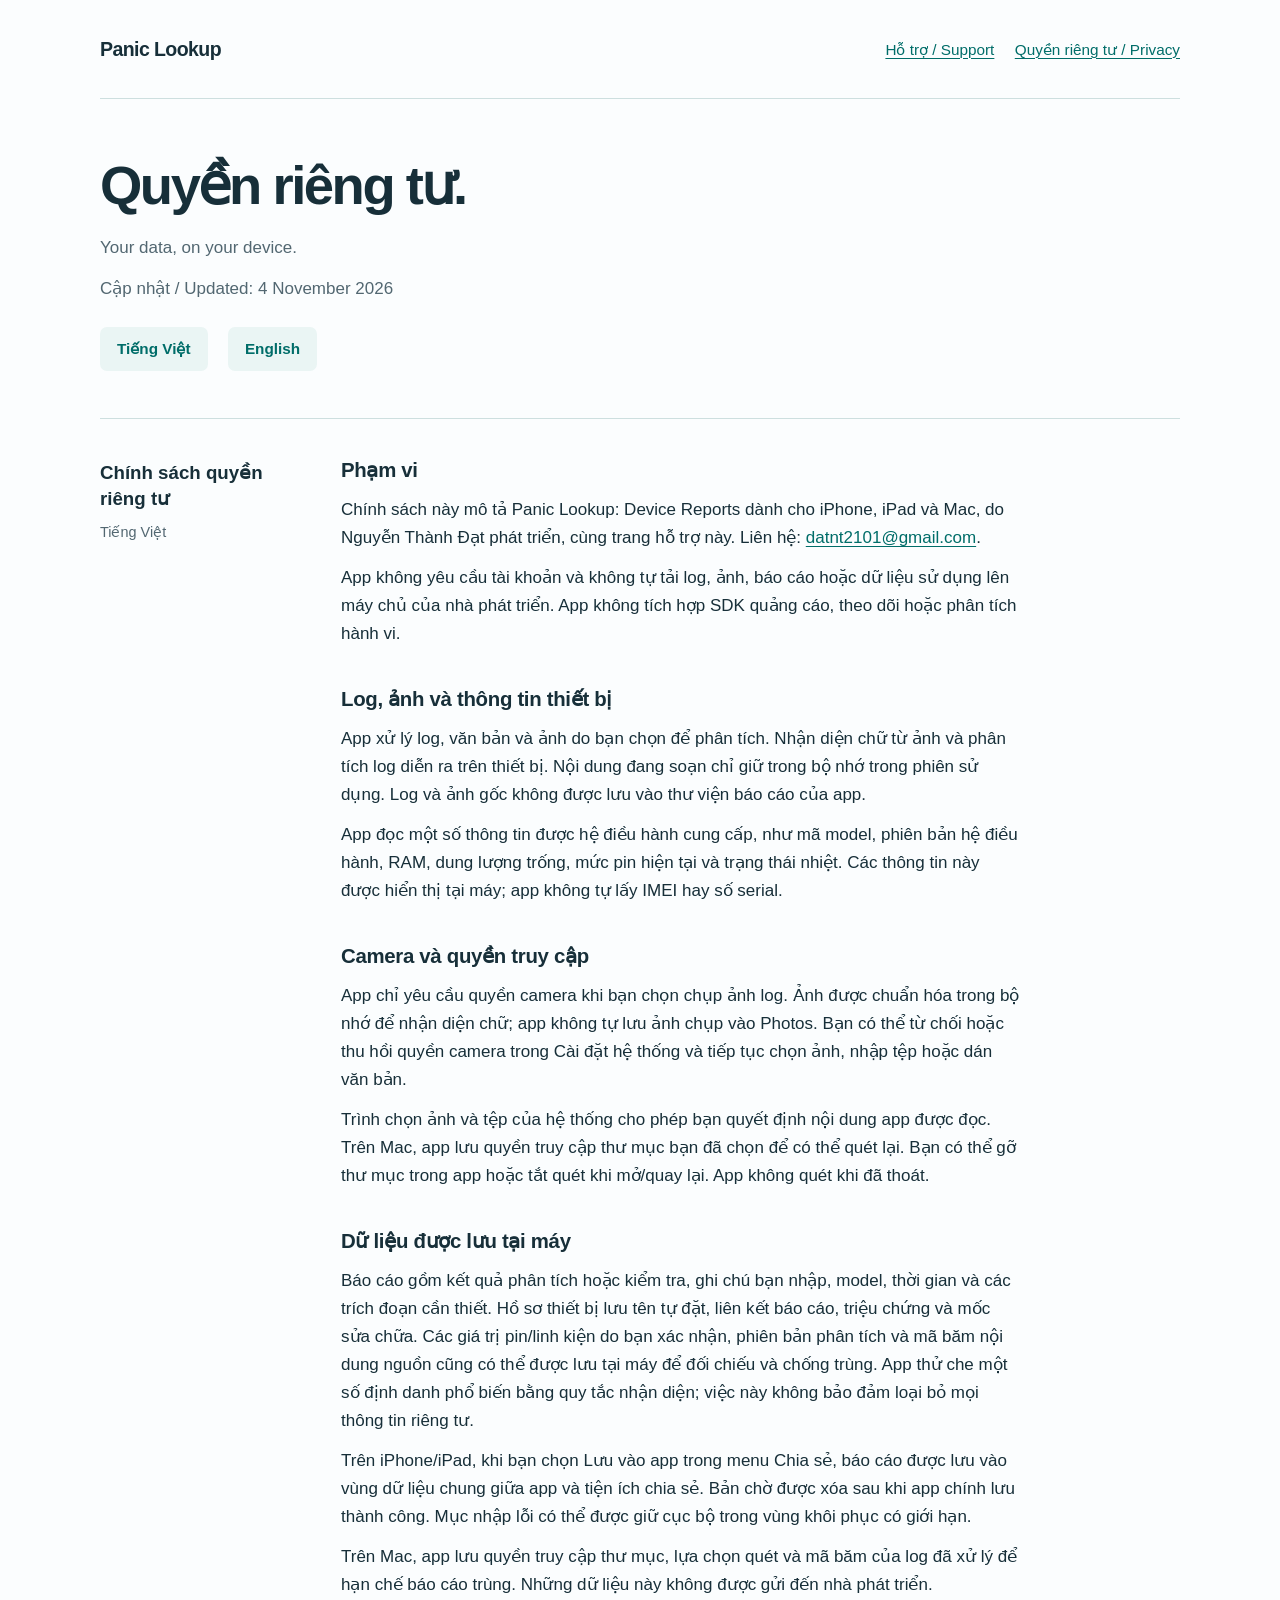
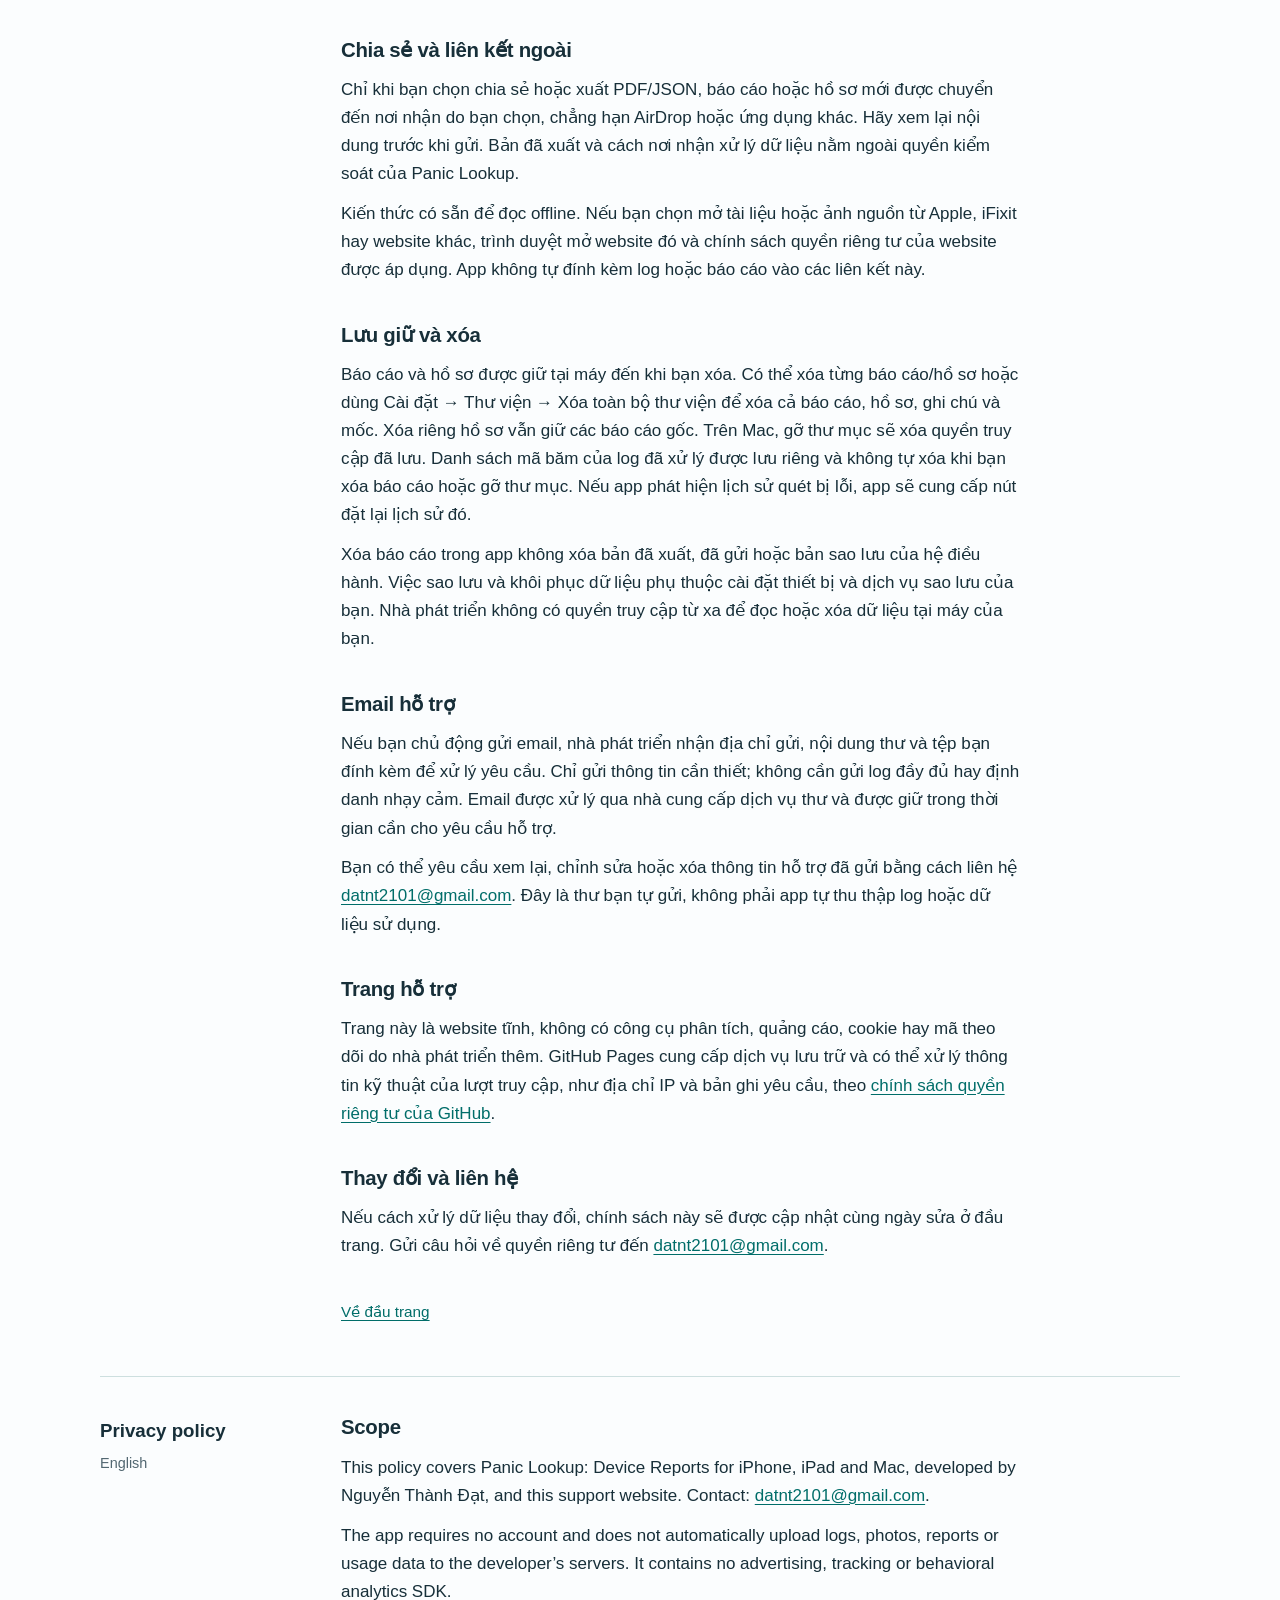
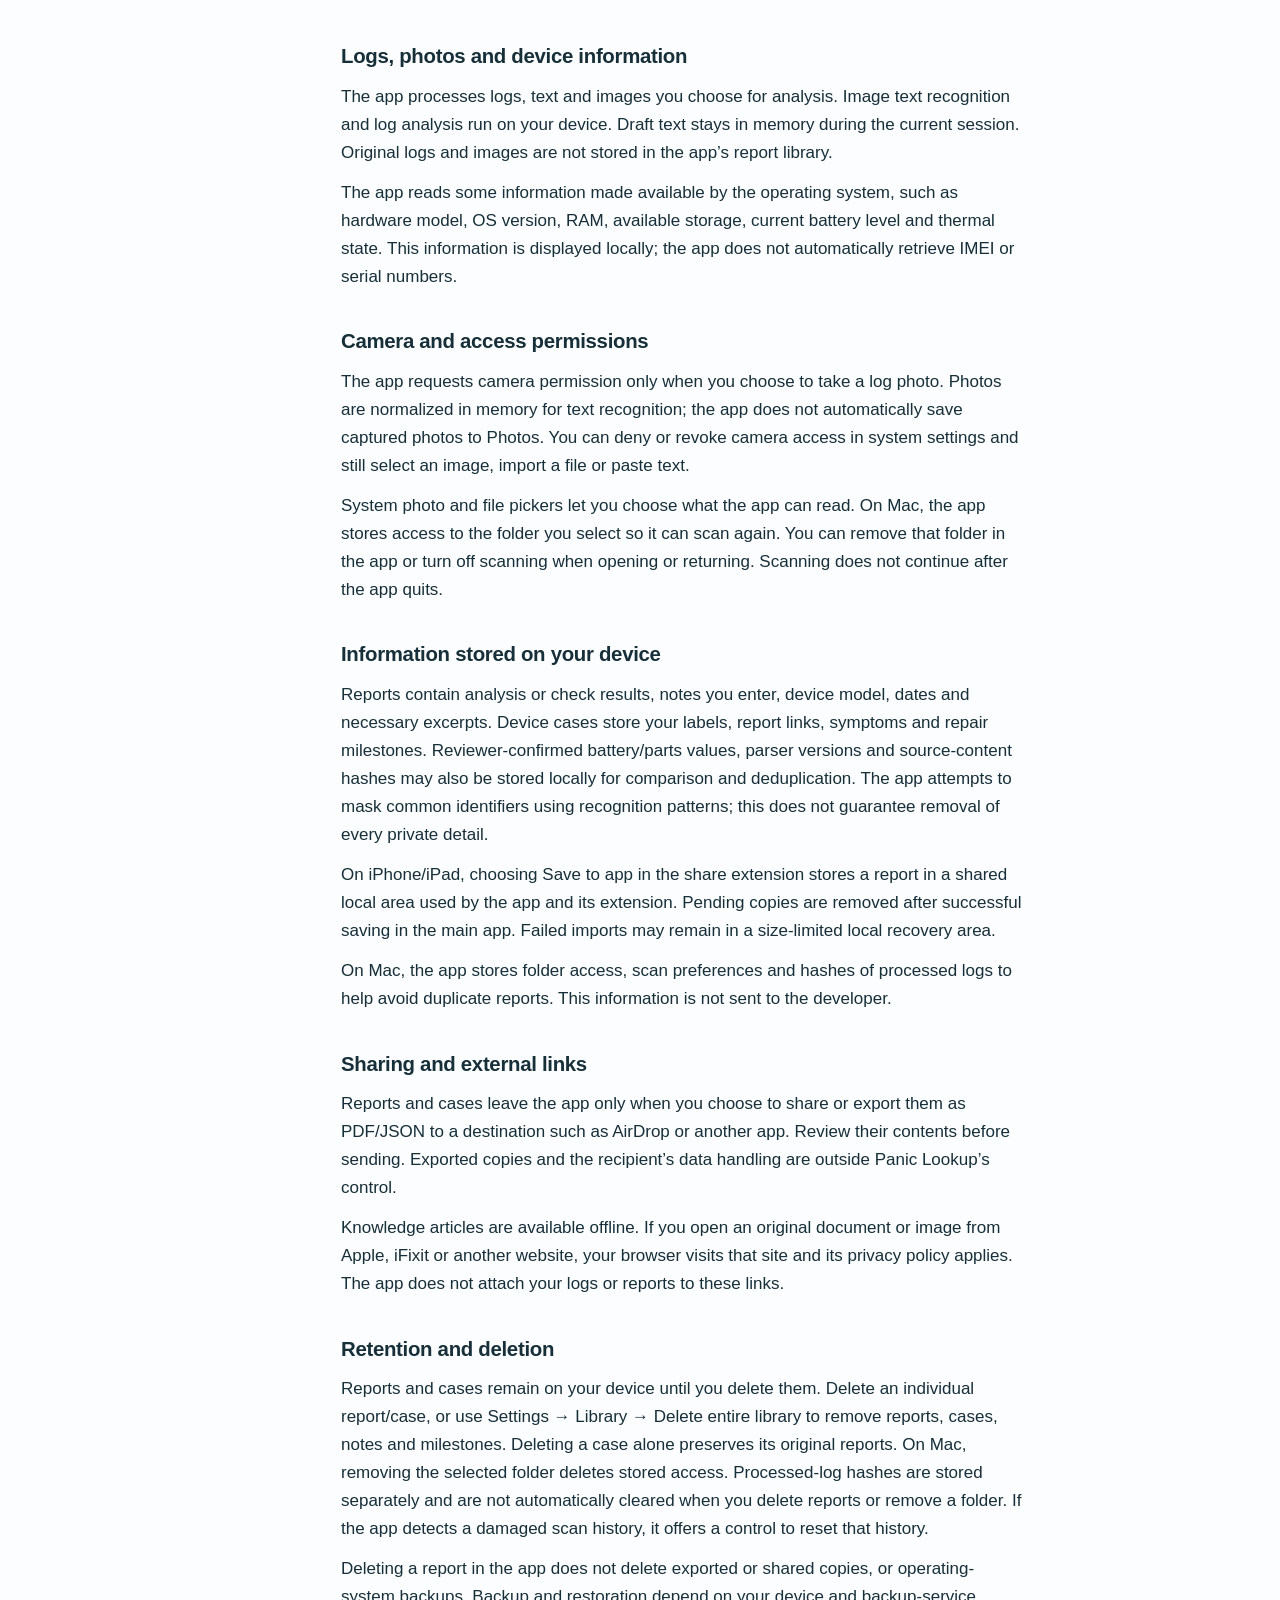
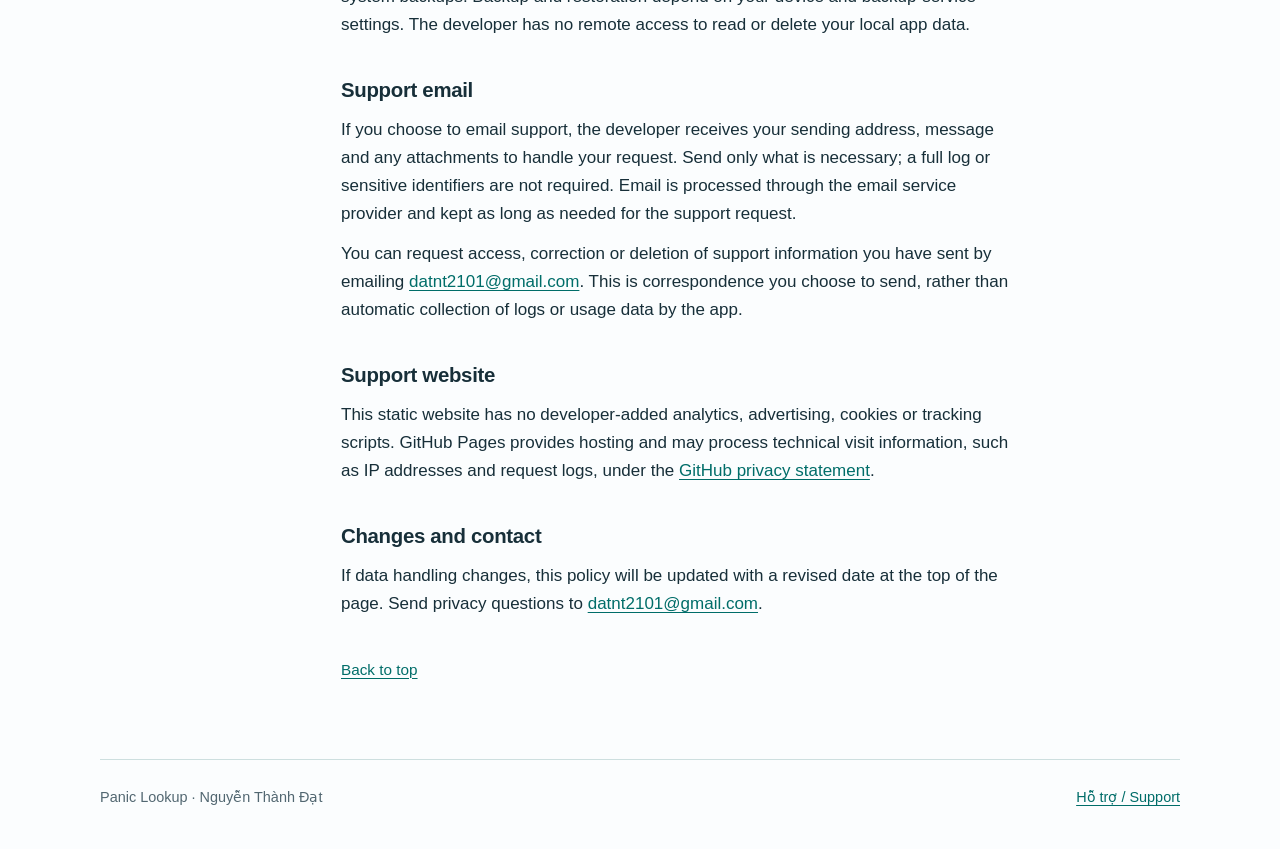
==== commit 09a035a6: "Document local device cases and evidence reports in version 1.2" ====
--- a/privacy.html
+++ b/privacy.html
@@ -11,7 +11,7 @@
 <a class="skip-link" href="#content">Đến nội dung / Skip to content</a>
 <header class="site-header"><a class="brand" href="index.html">Panic Lookup</a><nav aria-label="Trang / Pages"><a href="index.html">Hỗ trợ / Support</a><a href="privacy.html" aria-current="page">Quyền riêng tư / Privacy</a></nav></header>
 <main id="content">
-<div class="intro"><h1>Quyền riêng tư.</h1><p lang="en">Your data, on your device.</p><p>Cập nhật / Updated: 23 October 2026</p></div>
+<div class="intro"><h1>Quyền riêng tư.</h1><p lang="en">Your data, on your device.</p><p>Cập nhật / Updated: 4 November 2026</p></div>
 <nav class="languages" aria-label="Ngôn ngữ / Language"><a href="#vi" lang="vi" hreflang="vi">Tiếng Việt</a><a href="#en" lang="en" hreflang="en">English</a></nav>
 <article class="document" id="vi" lang="vi" aria-labelledby="vi-title">
 <div class="document-label"><h2 id="vi-title">Chính sách quyền riêng tư</h2><p>Tiếng Việt</p></div>
@@ -19,9 +19,9 @@
 <section><h3>Phạm vi</h3><p>Chính sách này mô tả Panic Lookup: Device Reports dành cho iPhone, iPad và Mac, do Nguyễn Thành Đạt phát triển, cùng trang hỗ trợ này. Liên hệ: <a href="mailto:datnt2101@gmail.com">datnt2101@gmail.com</a>.</p><p>App không yêu cầu tài khoản và không tự tải log, ảnh, báo cáo hoặc dữ liệu sử dụng lên máy chủ của nhà phát triển. App không tích hợp SDK quảng cáo, theo dõi hoặc phân tích hành vi.</p></section>
 <section><h3>Log, ảnh và thông tin thiết bị</h3><p>App xử lý log, văn bản và ảnh do bạn chọn để phân tích. Nhận diện chữ từ ảnh và phân tích log diễn ra trên thiết bị. Nội dung đang soạn chỉ giữ trong bộ nhớ trong phiên sử dụng. Log và ảnh gốc không được lưu vào thư viện báo cáo của app.</p><p>App đọc một số thông tin được hệ điều hành cung cấp, như mã model, phiên bản hệ điều hành, RAM, dung lượng trống, mức pin hiện tại và trạng thái nhiệt. Các thông tin này được hiển thị tại máy; app không tự lấy IMEI hay số serial.</p></section>
 <section><h3>Camera và quyền truy cập</h3><p>App chỉ yêu cầu quyền camera khi bạn chọn chụp ảnh log. Ảnh được chuẩn hóa trong bộ nhớ để nhận diện chữ; app không tự lưu ảnh chụp vào Photos. Bạn có thể từ chối hoặc thu hồi quyền camera trong Cài đặt hệ thống và tiếp tục chọn ảnh, nhập tệp hoặc dán văn bản.</p><p>Trình chọn ảnh và tệp của hệ thống cho phép bạn quyết định nội dung app được đọc. Trên Mac, app lưu quyền truy cập thư mục bạn đã chọn để có thể quét lại. Bạn có thể gỡ thư mục trong app hoặc tắt quét khi mở/quay lại. App không quét khi đã thoát.</p></section>
-<section><h3>Dữ liệu được lưu tại máy</h3><p>Báo cáo gồm kết quả phân tích hoặc kiểm tra, ghi chú bạn nhập, model, thời gian và các trích đoạn cần thiết. App thử che một số định danh phổ biến bằng quy tắc nhận diện; việc này không bảo đảm loại bỏ mọi thông tin riêng tư.</p><p>Trên iPhone/iPad, khi bạn chọn Lưu vào app trong menu Chia sẻ, báo cáo được lưu vào vùng dữ liệu chung giữa app và tiện ích chia sẻ. Bản chờ được xóa sau khi app chính lưu thành công. Mục nhập lỗi có thể được giữ cục bộ trong vùng khôi phục có giới hạn.</p><p>Trên Mac, app lưu quyền truy cập thư mục, lựa chọn quét và mã băm của log đã xử lý để hạn chế báo cáo trùng. Những dữ liệu này không được gửi đến nhà phát triển.</p></section>
-<section><h3>Chia sẻ và liên kết ngoài</h3><p>Chỉ khi bạn chọn chia sẻ hoặc xuất tệp, báo cáo mới được chuyển đến nơi nhận do bạn chọn, chẳng hạn AirDrop hoặc ứng dụng khác. Hãy xem lại nội dung trước khi gửi. Bản đã xuất và cách nơi nhận xử lý dữ liệu nằm ngoài quyền kiểm soát của Panic Lookup.</p><p>Kiến thức có sẵn để đọc offline. Nếu bạn chọn mở tài liệu hoặc ảnh nguồn từ Apple, iFixit hay website khác, trình duyệt mở website đó và chính sách quyền riêng tư của website được áp dụng. App không tự đính kèm log hoặc báo cáo vào các liên kết này.</p></section>
-<section><h3>Lưu giữ và xóa</h3><p>Báo cáo được giữ tại máy đến khi bạn xóa. Có thể xóa từng báo cáo hoặc dùng Cài đặt → Thư viện → Xóa toàn bộ báo cáo. Trên Mac, gỡ thư mục sẽ xóa quyền truy cập đã lưu. Danh sách mã băm của log đã xử lý được lưu riêng và không tự xóa khi bạn xóa báo cáo hoặc gỡ thư mục. Nếu app phát hiện lịch sử quét bị lỗi, app sẽ cung cấp nút đặt lại lịch sử đó.</p><p>Xóa báo cáo trong app không xóa bản đã xuất, đã gửi hoặc bản sao lưu của hệ điều hành. Việc sao lưu và khôi phục dữ liệu phụ thuộc cài đặt thiết bị và dịch vụ sao lưu của bạn. Nhà phát triển không có quyền truy cập từ xa để đọc hoặc xóa dữ liệu tại máy của bạn.</p></section>
+<section><h3>Dữ liệu được lưu tại máy</h3><p>Báo cáo gồm kết quả phân tích hoặc kiểm tra, ghi chú bạn nhập, model, thời gian và các trích đoạn cần thiết. Hồ sơ thiết bị lưu tên tự đặt, liên kết báo cáo, triệu chứng và mốc sửa chữa. Các giá trị pin/linh kiện do bạn xác nhận, phiên bản phân tích và mã băm nội dung nguồn cũng có thể được lưu tại máy để đối chiếu và chống trùng. App thử che một số định danh phổ biến bằng quy tắc nhận diện; việc này không bảo đảm loại bỏ mọi thông tin riêng tư.</p><p>Trên iPhone/iPad, khi bạn chọn Lưu vào app trong menu Chia sẻ, báo cáo được lưu vào vùng dữ liệu chung giữa app và tiện ích chia sẻ. Bản chờ được xóa sau khi app chính lưu thành công. Mục nhập lỗi có thể được giữ cục bộ trong vùng khôi phục có giới hạn.</p><p>Trên Mac, app lưu quyền truy cập thư mục, lựa chọn quét và mã băm của log đã xử lý để hạn chế báo cáo trùng. Những dữ liệu này không được gửi đến nhà phát triển.</p></section>
+<section><h3>Chia sẻ và liên kết ngoài</h3><p>Chỉ khi bạn chọn chia sẻ hoặc xuất PDF/JSON, báo cáo hoặc hồ sơ mới được chuyển đến nơi nhận do bạn chọn, chẳng hạn AirDrop hoặc ứng dụng khác. Hãy xem lại nội dung trước khi gửi. Bản đã xuất và cách nơi nhận xử lý dữ liệu nằm ngoài quyền kiểm soát của Panic Lookup.</p><p>Kiến thức có sẵn để đọc offline. Nếu bạn chọn mở tài liệu hoặc ảnh nguồn từ Apple, iFixit hay website khác, trình duyệt mở website đó và chính sách quyền riêng tư của website được áp dụng. App không tự đính kèm log hoặc báo cáo vào các liên kết này.</p></section>
+<section><h3>Lưu giữ và xóa</h3><p>Báo cáo và hồ sơ được giữ tại máy đến khi bạn xóa. Có thể xóa từng báo cáo/hồ sơ hoặc dùng Cài đặt → Thư viện → Xóa toàn bộ thư viện để xóa cả báo cáo, hồ sơ, ghi chú và mốc. Xóa riêng hồ sơ vẫn giữ các báo cáo gốc. Trên Mac, gỡ thư mục sẽ xóa quyền truy cập đã lưu. Danh sách mã băm của log đã xử lý được lưu riêng và không tự xóa khi bạn xóa báo cáo hoặc gỡ thư mục. Nếu app phát hiện lịch sử quét bị lỗi, app sẽ cung cấp nút đặt lại lịch sử đó.</p><p>Xóa báo cáo trong app không xóa bản đã xuất, đã gửi hoặc bản sao lưu của hệ điều hành. Việc sao lưu và khôi phục dữ liệu phụ thuộc cài đặt thiết bị và dịch vụ sao lưu của bạn. Nhà phát triển không có quyền truy cập từ xa để đọc hoặc xóa dữ liệu tại máy của bạn.</p></section>
 <section><h3>Email hỗ trợ</h3><p>Nếu bạn chủ động gửi email, nhà phát triển nhận địa chỉ gửi, nội dung thư và tệp bạn đính kèm để xử lý yêu cầu. Chỉ gửi thông tin cần thiết; không cần gửi log đầy đủ hay định danh nhạy cảm. Email được xử lý qua nhà cung cấp dịch vụ thư và được giữ trong thời gian cần cho yêu cầu hỗ trợ.</p><p>Bạn có thể yêu cầu xem lại, chỉnh sửa hoặc xóa thông tin hỗ trợ đã gửi bằng cách liên hệ <a href="mailto:datnt2101@gmail.com">datnt2101@gmail.com</a>. Đây là thư bạn tự gửi, không phải app tự thu thập log hoặc dữ liệu sử dụng.</p></section>
 <section><h3>Trang hỗ trợ</h3><p>Trang này là website tĩnh, không có công cụ phân tích, quảng cáo, cookie hay mã theo dõi do nhà phát triển thêm. GitHub Pages cung cấp dịch vụ lưu trữ và có thể xử lý thông tin kỹ thuật của lượt truy cập, như địa chỉ IP và bản ghi yêu cầu, theo <a href="https://docs.github.com/en/site-policy/privacy-policies/github-general-privacy-statement">chính sách quyền riêng tư của GitHub</a>.</p></section>
 <section><h3>Thay đổi và liên hệ</h3><p>Nếu cách xử lý dữ liệu thay đổi, chính sách này sẽ được cập nhật cùng ngày sửa ở đầu trang. Gửi câu hỏi về quyền riêng tư đến <a href="mailto:datnt2101@gmail.com">datnt2101@gmail.com</a>.</p></section>
@@ -33,9 +33,9 @@
 <section><h3>Scope</h3><p>This policy covers Panic Lookup: Device Reports for iPhone, iPad and Mac, developed by Nguyễn Thành Đạt, and this support website. Contact: <a href="mailto:datnt2101@gmail.com">datnt2101@gmail.com</a>.</p><p>The app requires no account and does not automatically upload logs, photos, reports or usage data to the developer’s servers. It contains no advertising, tracking or behavioral analytics SDK.</p></section>
 <section><h3>Logs, photos and device information</h3><p>The app processes logs, text and images you choose for analysis. Image text recognition and log analysis run on your device. Draft text stays in memory during the current session. Original logs and images are not stored in the app’s report library.</p><p>The app reads some information made available by the operating system, such as hardware model, OS version, RAM, available storage, current battery level and thermal state. This information is displayed locally; the app does not automatically retrieve IMEI or serial numbers.</p></section>
 <section><h3>Camera and access permissions</h3><p>The app requests camera permission only when you choose to take a log photo. Photos are normalized in memory for text recognition; the app does not automatically save captured photos to Photos. You can deny or revoke camera access in system settings and still select an image, import a file or paste text.</p><p>System photo and file pickers let you choose what the app can read. On Mac, the app stores access to the folder you select so it can scan again. You can remove that folder in the app or turn off scanning when opening or returning. Scanning does not continue after the app quits.</p></section>
-<section><h3>Information stored on your device</h3><p>Reports contain analysis or check results, notes you enter, device model, dates and necessary excerpts. The app attempts to mask common identifiers using recognition patterns; this does not guarantee removal of every private detail.</p><p>On iPhone/iPad, choosing Save to app in the share extension stores a report in a shared local area used by the app and its extension. Pending copies are removed after successful saving in the main app. Failed imports may remain in a size-limited local recovery area.</p><p>On Mac, the app stores folder access, scan preferences and hashes of processed logs to help avoid duplicate reports. This information is not sent to the developer.</p></section>
-<section><h3>Sharing and external links</h3><p>Reports leave the app only when you choose to share or export them to a destination such as AirDrop or another app. Review their contents before sending. Exported copies and the recipient’s data handling are outside Panic Lookup’s control.</p><p>Knowledge articles are available offline. If you open an original document or image from Apple, iFixit or another website, your browser visits that site and its privacy policy applies. The app does not attach your logs or reports to these links.</p></section>
-<section><h3>Retention and deletion</h3><p>Reports remain on your device until you delete them. Delete an individual report or use Settings → Library → Delete all reports. On Mac, removing the selected folder deletes stored access. Processed-log hashes are stored separately and are not automatically cleared when you delete reports or remove a folder. If the app detects a damaged scan history, it offers a control to reset that history.</p><p>Deleting a report in the app does not delete exported or shared copies, or operating-system backups. Backup and restoration depend on your device and backup-service settings. The developer has no remote access to read or delete your local app data.</p></section>
+<section><h3>Information stored on your device</h3><p>Reports contain analysis or check results, notes you enter, device model, dates and necessary excerpts. Device cases store your labels, report links, symptoms and repair milestones. Reviewer-confirmed battery/parts values, parser versions and source-content hashes may also be stored locally for comparison and deduplication. The app attempts to mask common identifiers using recognition patterns; this does not guarantee removal of every private detail.</p><p>On iPhone/iPad, choosing Save to app in the share extension stores a report in a shared local area used by the app and its extension. Pending copies are removed after successful saving in the main app. Failed imports may remain in a size-limited local recovery area.</p><p>On Mac, the app stores folder access, scan preferences and hashes of processed logs to help avoid duplicate reports. This information is not sent to the developer.</p></section>
+<section><h3>Sharing and external links</h3><p>Reports and cases leave the app only when you choose to share or export them as PDF/JSON to a destination such as AirDrop or another app. Review their contents before sending. Exported copies and the recipient’s data handling are outside Panic Lookup’s control.</p><p>Knowledge articles are available offline. If you open an original document or image from Apple, iFixit or another website, your browser visits that site and its privacy policy applies. The app does not attach your logs or reports to these links.</p></section>
+<section><h3>Retention and deletion</h3><p>Reports and cases remain on your device until you delete them. Delete an individual report/case, or use Settings → Library → Delete entire library to remove reports, cases, notes and milestones. Deleting a case alone preserves its original reports. On Mac, removing the selected folder deletes stored access. Processed-log hashes are stored separately and are not automatically cleared when you delete reports or remove a folder. If the app detects a damaged scan history, it offers a control to reset that history.</p><p>Deleting a report in the app does not delete exported or shared copies, or operating-system backups. Backup and restoration depend on your device and backup-service settings. The developer has no remote access to read or delete your local app data.</p></section>
 <section><h3>Support email</h3><p>If you choose to email support, the developer receives your sending address, message and any attachments to handle your request. Send only what is necessary; a full log or sensitive identifiers are not required. Email is processed through the email service provider and kept as long as needed for the support request.</p><p>You can request access, correction or deletion of support information you have sent by emailing <a href="mailto:datnt2101@gmail.com">datnt2101@gmail.com</a>. This is correspondence you choose to send, rather than automatic collection of logs or usage data by the app.</p></section>
 <section><h3>Support website</h3><p>This static website has no developer-added analytics, advertising, cookies or tracking scripts. GitHub Pages provides hosting and may process technical visit information, such as IP addresses and request logs, under the <a href="https://docs.github.com/en/site-policy/privacy-policies/github-general-privacy-statement">GitHub privacy statement</a>.</p></section>
 <section><h3>Changes and contact</h3><p>If data handling changes, this policy will be updated with a revised date at the top of the page. Send privacy questions to <a href="mailto:datnt2101@gmail.com">datnt2101@gmail.com</a>.</p></section>
